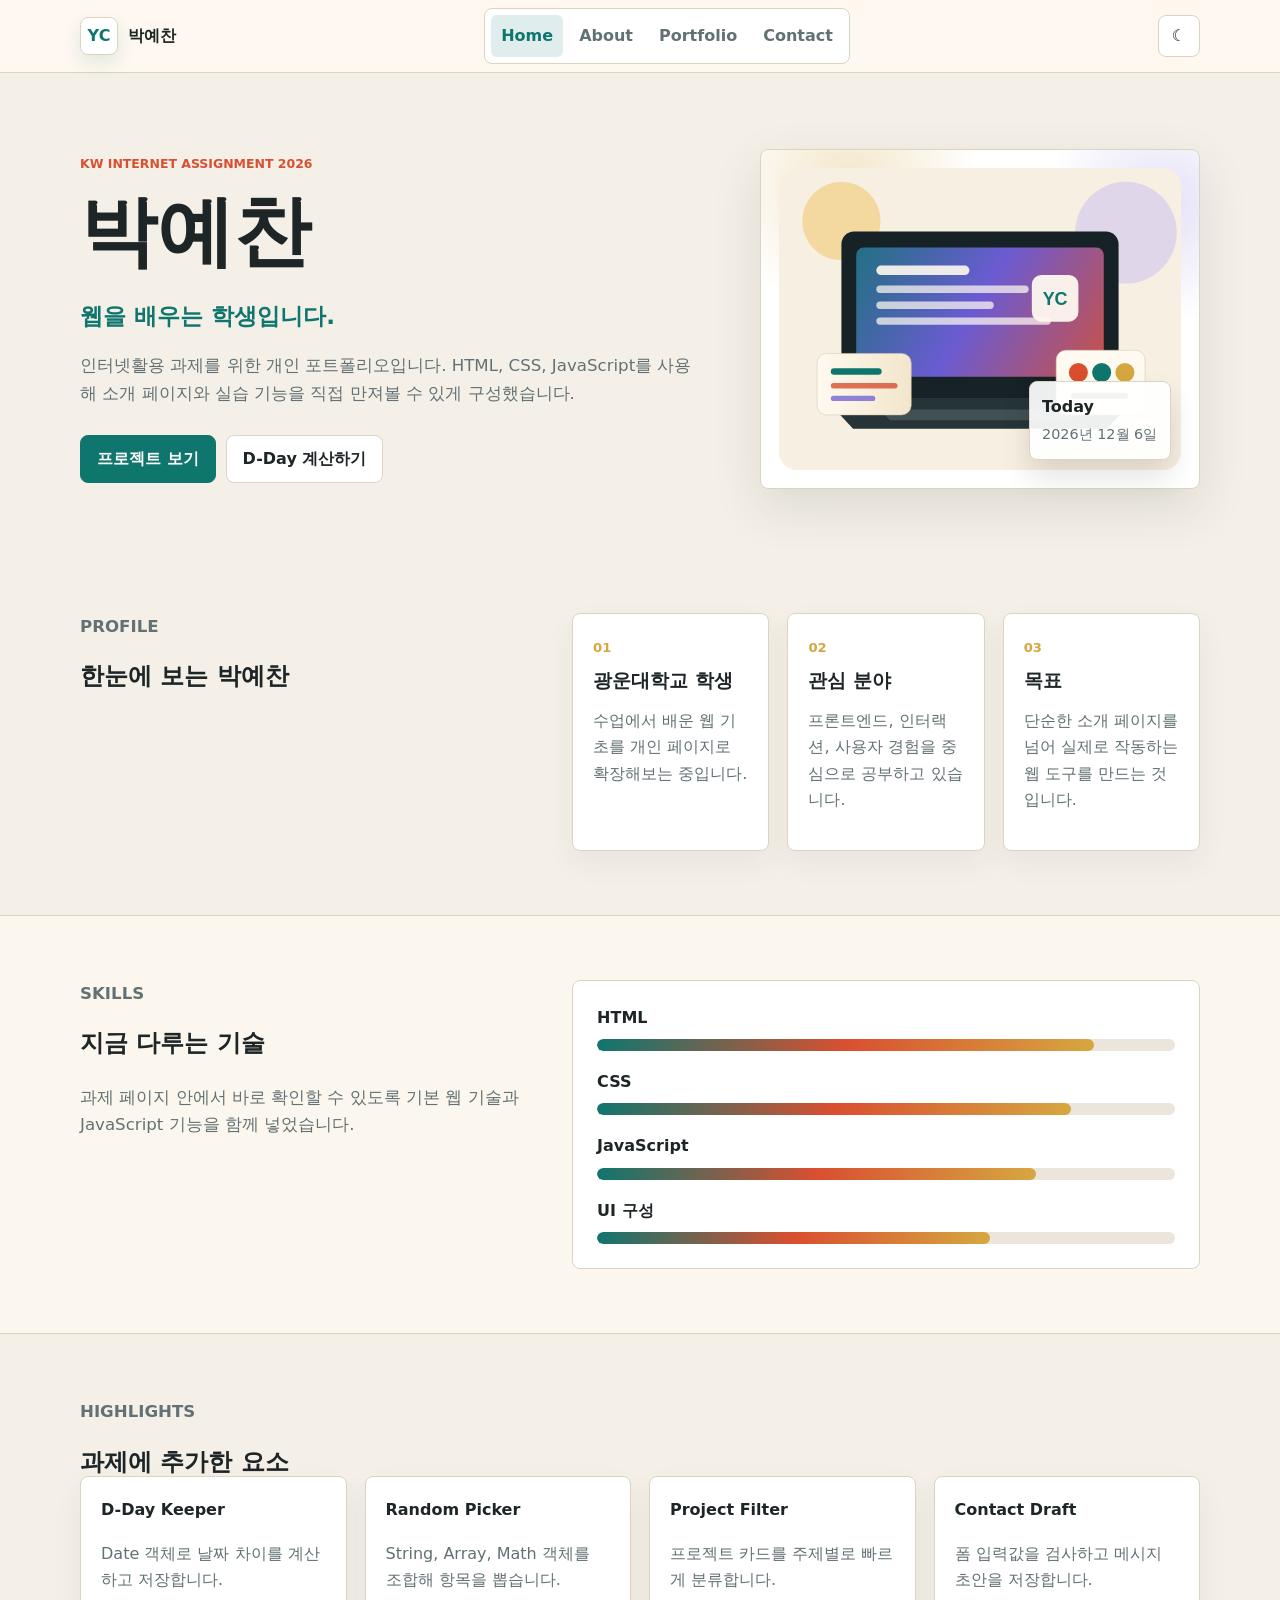
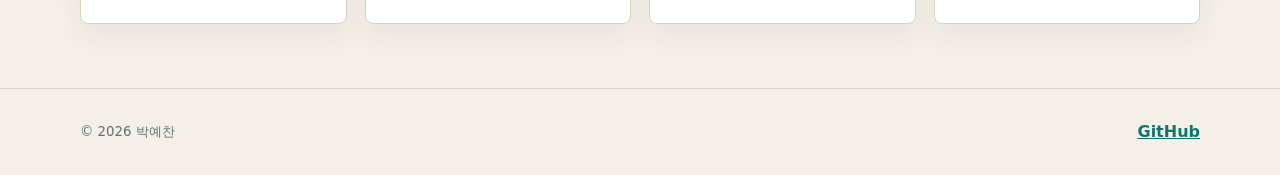
==== index.html @ 89fc2707 "Deploy portfolio site" ====
<!DOCTYPE html>
<html lang="ko">
<head>
  <meta charset="UTF-8">
  <meta name="viewport" content="width=device-width, initial-scale=1.0">
  <title>박예찬 | KW Internet Portfolio</title>
  <link rel="stylesheet" href="style.css">
</head>
<body data-page="home">
  <div class="scroll-progress" aria-hidden="true"><span></span></div>

  <header class="site-header">
    <div class="shell nav-shell">
      <a class="brand" href="index.html" aria-label="박예찬 홈">
        <span class="brand-mark">YC</span>
        <span>박예찬</span>
      </a>
      <nav class="site-nav" aria-label="주요 메뉴">
        <a href="index.html">Home</a>
        <a href="about.html">About</a>
        <a href="portfolio.html">Portfolio</a>
        <a href="contact.html">Contact</a>
      </nav>
      <button class="icon-button theme-toggle" type="button" data-theme-toggle aria-label="테마 변경" title="테마 변경">
        <span data-theme-icon>☾</span>
      </button>
    </div>
  </header>

  <main>
    <section class="hero-section">
      <div class="shell hero-grid">
        <div class="hero-copy reveal">
          <p class="eyebrow">KW Internet Assignment 2026</p>
          <h1>박예찬</h1>
          <p class="hero-line">
            <span data-typing data-phrases="웹을 배우는 학생입니다.|작은 기능도 끝까지 완성합니다.|사용하기 쉬운 페이지를 만듭니다.">웹을 배우는 학생입니다.</span>
          </p>
          <p class="hero-text">
            인터넷활용 과제를 위한 개인 포트폴리오입니다. HTML, CSS, JavaScript를 사용해
            소개 페이지와 실습 기능을 직접 만져볼 수 있게 구성했습니다.
          </p>
          <div class="hero-actions">
            <a class="button primary" href="portfolio.html">프로젝트 보기</a>
            <a class="button ghost" href="dday.html">D-Day 계산하기</a>
          </div>
        </div>

        <div class="hero-visual reveal" aria-label="박예찬 포트폴리오 대표 이미지">
          <img src="assets/profile-visual.svg" alt="노트북과 프로필 카드가 있는 포트폴리오 일러스트">
          <div class="mini-status">
            <strong>Today</strong>
            <span id="todayLabel">오늘 날짜</span>
          </div>
        </div>
      </div>
    </section>

    <section class="section-band">
      <div class="shell feature-layout">
        <div class="section-heading reveal">
          <p class="eyebrow">Profile</p>
          <h2>한눈에 보는 박예찬</h2>
        </div>
        <div class="stat-grid">
          <article class="stat-card reveal">
            <span class="stat-number">01</span>
            <h3>광운대학교 학생</h3>
            <p>수업에서 배운 웹 기초를 개인 페이지로 확장해보는 중입니다.</p>
          </article>
          <article class="stat-card reveal">
            <span class="stat-number">02</span>
            <h3>관심 분야</h3>
            <p>프론트엔드, 인터랙션, 사용자 경험을 중심으로 공부하고 있습니다.</p>
          </article>
          <article class="stat-card reveal">
            <span class="stat-number">03</span>
            <h3>목표</h3>
            <p>단순한 소개 페이지를 넘어 실제로 작동하는 웹 도구를 만드는 것입니다.</p>
          </article>
        </div>
      </div>
    </section>

    <section class="section-band alt">
      <div class="shell split-section">
        <div class="section-heading reveal">
          <p class="eyebrow">Skills</p>
          <h2>지금 다루는 기술</h2>
          <p>과제 페이지 안에서 바로 확인할 수 있도록 기본 웹 기술과 JavaScript 기능을 함께 넣었습니다.</p>
        </div>
        <div class="skill-panel reveal">
          <div class="skill-row" data-level="86">
            <span>HTML</span>
            <i></i>
          </div>
          <div class="skill-row" data-level="82">
            <span>CSS</span>
            <i></i>
          </div>
          <div class="skill-row" data-level="76">
            <span>JavaScript</span>
            <i></i>
          </div>
          <div class="skill-row" data-level="68">
            <span>UI 구성</span>
            <i></i>
          </div>
        </div>
      </div>
    </section>

    <section class="section-band">
      <div class="shell">
        <div class="section-heading reveal">
          <p class="eyebrow">Highlights</p>
          <h2>과제에 추가한 요소</h2>
        </div>
        <div class="feature-grid">
          <a class="feature-card reveal" href="dday.html">
            <strong>D-Day Keeper</strong>
            <span>Date 객체로 날짜 차이를 계산하고 저장합니다.</span>
          </a>
          <a class="feature-card reveal" href="random.html">
            <strong>Random Picker</strong>
            <span>String, Array, Math 객체를 조합해 항목을 뽑습니다.</span>
          </a>
          <a class="feature-card reveal" href="portfolio.html">
            <strong>Project Filter</strong>
            <span>프로젝트 카드를 주제별로 빠르게 분류합니다.</span>
          </a>
          <a class="feature-card reveal" href="contact.html">
            <strong>Contact Draft</strong>
            <span>폼 입력값을 검사하고 메시지 초안을 저장합니다.</span>
          </a>
        </div>
      </div>
    </section>
  </main>

  <footer class="site-footer">
    <div class="shell footer-inner">
      <small>&copy; <span id="year"></span> 박예찬</small>
      <a href="https://github.com/DevChanPark" target="_blank" rel="noreferrer">GitHub</a>
    </div>
  </footer>

  <button class="back-top" type="button" data-back-top aria-label="맨 위로 이동">↑</button>
  <script src="script.js"></script>
</body>
</html>
---- style.css ----
:root {
  color-scheme: light;
  --bg: #f4f0e8;
  --surface: #fffaf1;
  --surface-strong: #ffffff;
  --text: #1d2527;
  --muted: #637174;
  --line: #ddd3c2;
  --primary: #0f766e;
  --primary-strong: #0b5f59;
  --accent: #d94f30;
  --gold: #d6a740;
  --violet: #6b5bd2;
  --shadow: 0 18px 50px rgba(56, 47, 34, 0.12);
}

:root[data-theme="dark"] {
  color-scheme: dark;
  --bg: #101416;
  --surface: #171c1f;
  --surface-strong: #20272a;
  --text: #eef4ef;
  --muted: #a7b3b0;
  --line: #334042;
  --primary: #48b8a9;
  --primary-strong: #6ed6c6;
  --accent: #ff8a64;
  --gold: #f0c66a;
  --violet: #a59bff;
  --shadow: 0 20px 60px rgba(0, 0, 0, 0.34);
}

* {
  box-sizing: border-box;
}

html {
  scroll-behavior: smooth;
}

body {
  margin: 0;
  min-width: 320px;
  background: var(--bg);
  color: var(--text);
  font-family: system-ui, -apple-system, BlinkMacSystemFont, "Segoe UI", "Noto Sans KR", Arial, sans-serif;
  line-height: 1.65;
}

a {
  color: inherit;
}

img {
  display: block;
  max-width: 100%;
}

button,
input,
textarea {
  font: inherit;
}

button {
  cursor: pointer;
}

.shell {
  width: min(1120px, calc(100% - 40px));
  margin: 0 auto;
}

.narrow {
  max-width: 760px;
}

.scroll-progress {
  position: fixed;
  top: 0;
  left: 0;
  z-index: 50;
  width: 100%;
  height: 4px;
  background: transparent;
}

.scroll-progress span {
  display: block;
  width: 0%;
  height: 100%;
  background: linear-gradient(90deg, var(--primary), var(--accent), var(--gold));
}

.site-header {
  position: sticky;
  top: 0;
  z-index: 40;
  background: color-mix(in srgb, var(--surface) 86%, transparent);
  border-bottom: 1px solid var(--line);
  backdrop-filter: blur(16px);
}

.nav-shell {
  display: flex;
  align-items: center;
  justify-content: space-between;
  min-height: 72px;
  gap: 20px;
}

.brand {
  display: inline-flex;
  align-items: center;
  gap: 10px;
  color: var(--text);
  font-weight: 800;
  text-decoration: none;
}

.brand-mark {
  display: inline-grid;
  width: 38px;
  height: 38px;
  place-items: center;
  border: 1px solid var(--line);
  background: var(--surface-strong);
  color: var(--primary);
  border-radius: 8px;
  box-shadow: 0 8px 18px rgba(15, 118, 110, 0.12);
}

.site-nav {
  display: flex;
  align-items: center;
  justify-content: center;
  gap: 6px;
  padding: 6px;
  border: 1px solid var(--line);
  background: var(--surface-strong);
  border-radius: 8px;
}

.site-nav a {
  min-width: 72px;
  padding: 8px 10px;
  color: var(--muted);
  text-align: center;
  text-decoration: none;
  border-radius: 6px;
  font-weight: 700;
  transition: background 0.2s ease, color 0.2s ease;
}

.site-nav a:hover,
.site-nav a.is-active {
  background: color-mix(in srgb, var(--primary) 13%, transparent);
  color: var(--primary);
}

.icon-button {
  display: inline-grid;
  width: 42px;
  height: 42px;
  place-items: center;
  border: 1px solid var(--line);
  background: var(--surface-strong);
  color: var(--text);
  border-radius: 8px;
}

.hero-section {
  padding: 76px 0 60px;
  overflow: hidden;
}

.hero-grid {
  display: grid;
  grid-template-columns: minmax(0, 1fr) minmax(300px, 440px);
  align-items: center;
  gap: 54px;
}

.eyebrow {
  margin: 0 0 12px;
  color: var(--accent);
  font-size: 0.78rem;
  font-weight: 900;
  letter-spacing: 0;
  text-transform: uppercase;
}

h1,
h2,
h3,
p {
  overflow-wrap: anywhere;
}

h1,
h2,
h3 {
  margin: 0;
  line-height: 1.18;
}

.hero-copy h1,
.page-hero h1 {
  font-size: clamp(2.5rem, 6vw, 5.4rem);
}

.hero-line {
  min-height: 34px;
  margin: 20px 0 0;
  color: var(--primary);
  font-size: clamp(1.08rem, 2.4vw, 1.45rem);
  font-weight: 800;
}

.hero-text,
.page-hero p,
.section-heading p {
  max-width: 690px;
  color: var(--muted);
  font-size: 1.04rem;
}

.hero-actions,
.button-row {
  display: flex;
  flex-wrap: wrap;
  gap: 10px;
  margin-top: 28px;
}

.button {
  display: inline-flex;
  min-height: 44px;
  align-items: center;
  justify-content: center;
  gap: 8px;
  padding: 10px 16px;
  border: 1px solid var(--line);
  border-radius: 8px;
  text-decoration: none;
  font-weight: 800;
}

.button.primary {
  border-color: var(--primary);
  background: var(--primary);
  color: #ffffff;
}

.button.primary:hover {
  border-color: var(--primary-strong);
  background: var(--primary-strong);
}

.button.ghost {
  background: var(--surface-strong);
  color: var(--text);
}

.hero-visual {
  position: relative;
  padding: 18px;
  border: 1px solid var(--line);
  background: radial-gradient(circle at 20% 10%, color-mix(in srgb, var(--gold) 28%, transparent), transparent 28%),
    radial-gradient(circle at 92% 16%, color-mix(in srgb, var(--violet) 18%, transparent), transparent 24%),
    var(--surface-strong);
  border-radius: 8px;
  box-shadow: var(--shadow);
}

.hero-visual img {
  width: 100%;
  aspect-ratio: 4 / 3;
  object-fit: contain;
}

.mini-status {
  position: absolute;
  right: 28px;
  bottom: 28px;
  display: grid;
  min-width: 142px;
  gap: 2px;
  padding: 12px;
  border: 1px solid var(--line);
  background: color-mix(in srgb, var(--surface-strong) 92%, transparent);
  border-radius: 8px;
  box-shadow: 0 16px 30px rgba(0, 0, 0, 0.12);
}

.mini-status span {
  color: var(--muted);
  font-size: 0.9rem;
}

.section-band {
  padding: 64px 0;
}

.section-band.alt {
  background: color-mix(in srgb, var(--surface) 70%, var(--bg));
  border-block: 1px solid var(--line);
}

.feature-layout,
.split-section,
.about-grid,
.contact-grid,
.tool-grid {
  display: grid;
  gap: 28px;
}

.feature-layout,
.split-section,
.about-grid,
.contact-grid,
.tool-grid {
  grid-template-columns: minmax(0, 0.85fr) minmax(0, 1.15fr);
  align-items: start;
}

.section-heading {
  display: grid;
  gap: 10px;
}

.stat-grid,
.feature-grid,
.project-grid {
  display: grid;
  gap: 18px;
}

.stat-grid {
  grid-template-columns: repeat(3, minmax(0, 1fr));
}

.stat-card,
.feature-card,
.profile-card,
.tool-panel,
.contact-panel,
.project-card {
  border: 1px solid var(--line);
  background: var(--surface-strong);
  border-radius: 8px;
  box-shadow: 0 12px 30px rgba(55, 45, 29, 0.06);
}

.stat-card {
  padding: 20px;
}

.stat-number {
  color: var(--gold);
  font-size: 0.82rem;
  font-weight: 900;
}

.stat-card h3 {
  margin-top: 10px;
}

.stat-card p,
.feature-card span,
.profile-card p,
.project-card p,
.tool-panel p,
.contact-panel p {
  color: var(--muted);
}

.skill-panel {
  display: grid;
  gap: 18px;
  padding: 24px;
  border: 1px solid var(--line);
  background: var(--surface-strong);
  border-radius: 8px;
}

.skill-row {
  display: grid;
  gap: 8px;
}

.skill-row span {
  font-weight: 800;
}

.skill-row i {
  display: block;
  height: 12px;
  overflow: hidden;
  background: color-mix(in srgb, var(--line) 58%, transparent);
  border-radius: 6px;
}

.skill-row i::before {
  display: block;
  width: var(--level, 0%);
  height: 100%;
  background: linear-gradient(90deg, var(--primary), var(--accent), var(--gold));
  border-radius: inherit;
  content: "";
  transition: width 0.8s ease;
}

.feature-grid {
  grid-template-columns: repeat(4, minmax(0, 1fr));
}

.feature-card {
  display: grid;
  gap: 8px;
  min-height: 148px;
  padding: 20px;
  text-decoration: none;
  transition: transform 0.2s ease, border-color 0.2s ease;
}

.feature-card:hover,
.project-card:hover {
  border-color: color-mix(in srgb, var(--primary) 60%, var(--line));
  transform: translateY(-3px);
}

.page-hero {
  padding: 64px 0 36px;
}

.page-hero h1 {
  font-size: clamp(2rem, 5vw, 4.1rem);
}

.profile-card,
.tool-panel,
.contact-panel {
  padding: 24px;
}

.info-list {
  display: grid;
  gap: 14px;
  margin: 18px 0 0;
}

.info-list div {
  display: grid;
  grid-template-columns: 90px 1fr;
  gap: 16px;
  padding-bottom: 14px;
  border-bottom: 1px solid var(--line);
}

.info-list dt {
  color: var(--muted);
  font-weight: 800;
}

.info-list dd {
  margin: 0;
  font-weight: 700;
}

.timeline {
  display: grid;
  gap: 16px;
  padding: 0;
  margin: 24px 0 0;
  list-style: none;
}

.timeline li {
  display: grid;
  grid-template-columns: 46px 1fr;
  gap: 16px;
  align-items: start;
}

.timeline span {
  display: inline-grid;
  width: 46px;
  height: 46px;
  place-items: center;
  background: var(--primary);
  color: #ffffff;
  border-radius: 8px;
  font-weight: 900;
}

.timeline p {
  margin: 8px 0 0;
  color: var(--muted);
}

.filter-bar {
  display: flex;
  flex-wrap: wrap;
  gap: 8px;
  margin-bottom: 22px;
}

.filter-btn,
.quick-row button {
  min-height: 38px;
  padding: 8px 12px;
  border: 1px solid var(--line);
  background: var(--surface-strong);
  color: var(--text);
  border-radius: 8px;
  font-weight: 800;
}

.filter-btn.is-active,
.filter-btn:hover,
.quick-row button:hover {
  border-color: var(--primary);
  background: color-mix(in srgb, var(--primary) 13%, transparent);
  color: var(--primary);
}

.project-grid {
  grid-template-columns: repeat(2, minmax(0, 1fr));
}

.project-card {
  overflow: hidden;
  transition: transform 0.2s ease, border-color 0.2s ease;
}

.project-card[hidden] {
  display: none;
}

.project-card img {
  width: 100%;
  height: 190px;
  object-fit: cover;
  border-bottom: 1px solid var(--line);
  background: var(--surface);
}

.project-body {
  display: grid;
  gap: 10px;
  padding: 20px;
}

.project-body p {
  margin: 0;
}

.project-body a {
  color: var(--primary);
  font-weight: 900;
}

.tag-line {
  color: var(--accent);
  font-size: 0.82rem;
  font-weight: 900;
}

.empty-state {
  padding: 18px;
  border: 1px dashed var(--line);
  color: var(--muted);
  text-align: center;
  border-radius: 8px;
}

label {
  display: block;
  margin: 14px 0 6px;
  font-weight: 800;
}

input,
textarea {
  width: 100%;
  min-height: 44px;
  padding: 10px 12px;
  border: 1px solid var(--line);
  background: color-mix(in srgb, var(--surface-strong) 94%, var(--bg));
  color: var(--text);
  border-radius: 8px;
  outline: none;
}

textarea {
  resize: vertical;
}

input:focus,
textarea:focus {
  border-color: var(--primary);
  box-shadow: 0 0 0 4px color-mix(in srgb, var(--primary) 18%, transparent);
}

.tool-grid {
  grid-template-columns: minmax(0, 0.9fr) minmax(0, 1.1fr);
}

.quick-row,
.form-meta,
.panel-title {
  display: flex;
  align-items: center;
  justify-content: space-between;
  gap: 10px;
}

.quick-row {
  justify-content: flex-start;
  flex-wrap: wrap;
  margin: 12px 0 20px;
}

.tool-result,
.form-result {
  min-height: 28px;
  margin: 16px 0 0;
  color: var(--primary);
  font-weight: 800;
}

.event-list,
.history-list,
.contact-list {
  display: grid;
  gap: 12px;
  padding: 0;
  margin: 18px 0 0;
  list-style: none;
}

.event-list li,
.history-list li {
  display: grid;
  grid-template-columns: 1fr auto;
  gap: 12px;
  align-items: center;
  padding: 14px;
  border: 1px solid var(--line);
  background: var(--surface);
  border-radius: 8px;
}

.event-list strong,
.history-list strong {
  display: block;
}

.event-list small,
.history-list small {
  color: var(--muted);
}

.text-button {
  padding: 0;
  border: 0;
  background: transparent;
  color: var(--primary);
  font-weight: 900;
  text-align: left;
}

.picker-display {
  display: grid;
  gap: 8px;
  margin-bottom: 24px;
  padding: 28px;
  border: 1px solid var(--line);
  background: color-mix(in srgb, var(--primary) 10%, var(--surface-strong));
  border-radius: 8px;
  text-align: center;
}

.picker-display span {
  color: var(--muted);
  font-size: 0.82rem;
  font-weight: 900;
  text-transform: uppercase;
}

.picker-display strong {
  font-size: clamp(1.6rem, 5vw, 2.7rem);
  color: var(--primary);
}

.picker-display.is-rolling strong {
  animation: pop 0.36s ease;
}

.contact-grid {
  grid-template-columns: minmax(260px, 0.8fr) minmax(0, 1.2fr);
}

.contact-list li {
  display: grid;
  gap: 4px;
  padding-bottom: 12px;
  border-bottom: 1px solid var(--line);
}

.contact-list span,
.helper-text,
.form-meta {
  color: var(--muted);
}

.form-meta {
  margin: 8px 0 18px;
  font-size: 0.92rem;
}

.back-top {
  position: fixed;
  right: 18px;
  bottom: 18px;
  display: none;
  width: 42px;
  height: 42px;
  border: 1px solid var(--line);
  background: var(--surface-strong);
  color: var(--primary);
  border-radius: 8px;
  box-shadow: var(--shadow);
  font-weight: 900;
}

.back-top.is-visible {
  display: inline-grid;
  place-items: center;
}

.site-footer {
  padding: 30px 0;
  border-top: 1px solid var(--line);
  color: var(--muted);
}

.footer-inner {
  display: flex;
  align-items: center;
  justify-content: space-between;
  gap: 14px;
}

.footer-inner a {
  color: var(--primary);
  font-weight: 800;
}

.reveal {
  opacity: 0;
  transform: translateY(18px);
  transition: opacity 0.55s ease, transform 0.55s ease;
}

.reveal.is-visible {
  opacity: 1;
  transform: translateY(0);
}

@keyframes pop {
  0% {
    transform: scale(0.96);
  }
  100% {
    transform: scale(1);
  }
}

@media (max-width: 900px) {
  .hero-grid,
  .feature-layout,
  .split-section,
  .about-grid,
  .contact-grid,
  .tool-grid {
    grid-template-columns: 1fr;
  }

  .stat-grid,
  .feature-grid,
  .project-grid {
    grid-template-columns: repeat(2, minmax(0, 1fr));
  }
}

@media (max-width: 680px) {
  .shell {
    width: min(100% - 28px, 1120px);
  }

  .nav-shell {
    align-items: stretch;
    flex-wrap: wrap;
    padding: 12px 0;
  }

  .site-nav {
    order: 3;
    width: 100%;
    overflow-x: auto;
    justify-content: flex-start;
  }

  .site-nav a {
    min-width: 88px;
  }

  .hero-section {
    padding-top: 48px;
  }

  .stat-grid,
  .feature-grid,
  .project-grid {
    grid-template-columns: 1fr;
  }

  .info-list div,
  .timeline li,
  .event-list li,
  .history-list li {
    grid-template-columns: 1fr;
  }

  .footer-inner {
    align-items: flex-start;
    flex-direction: column;
  }
}
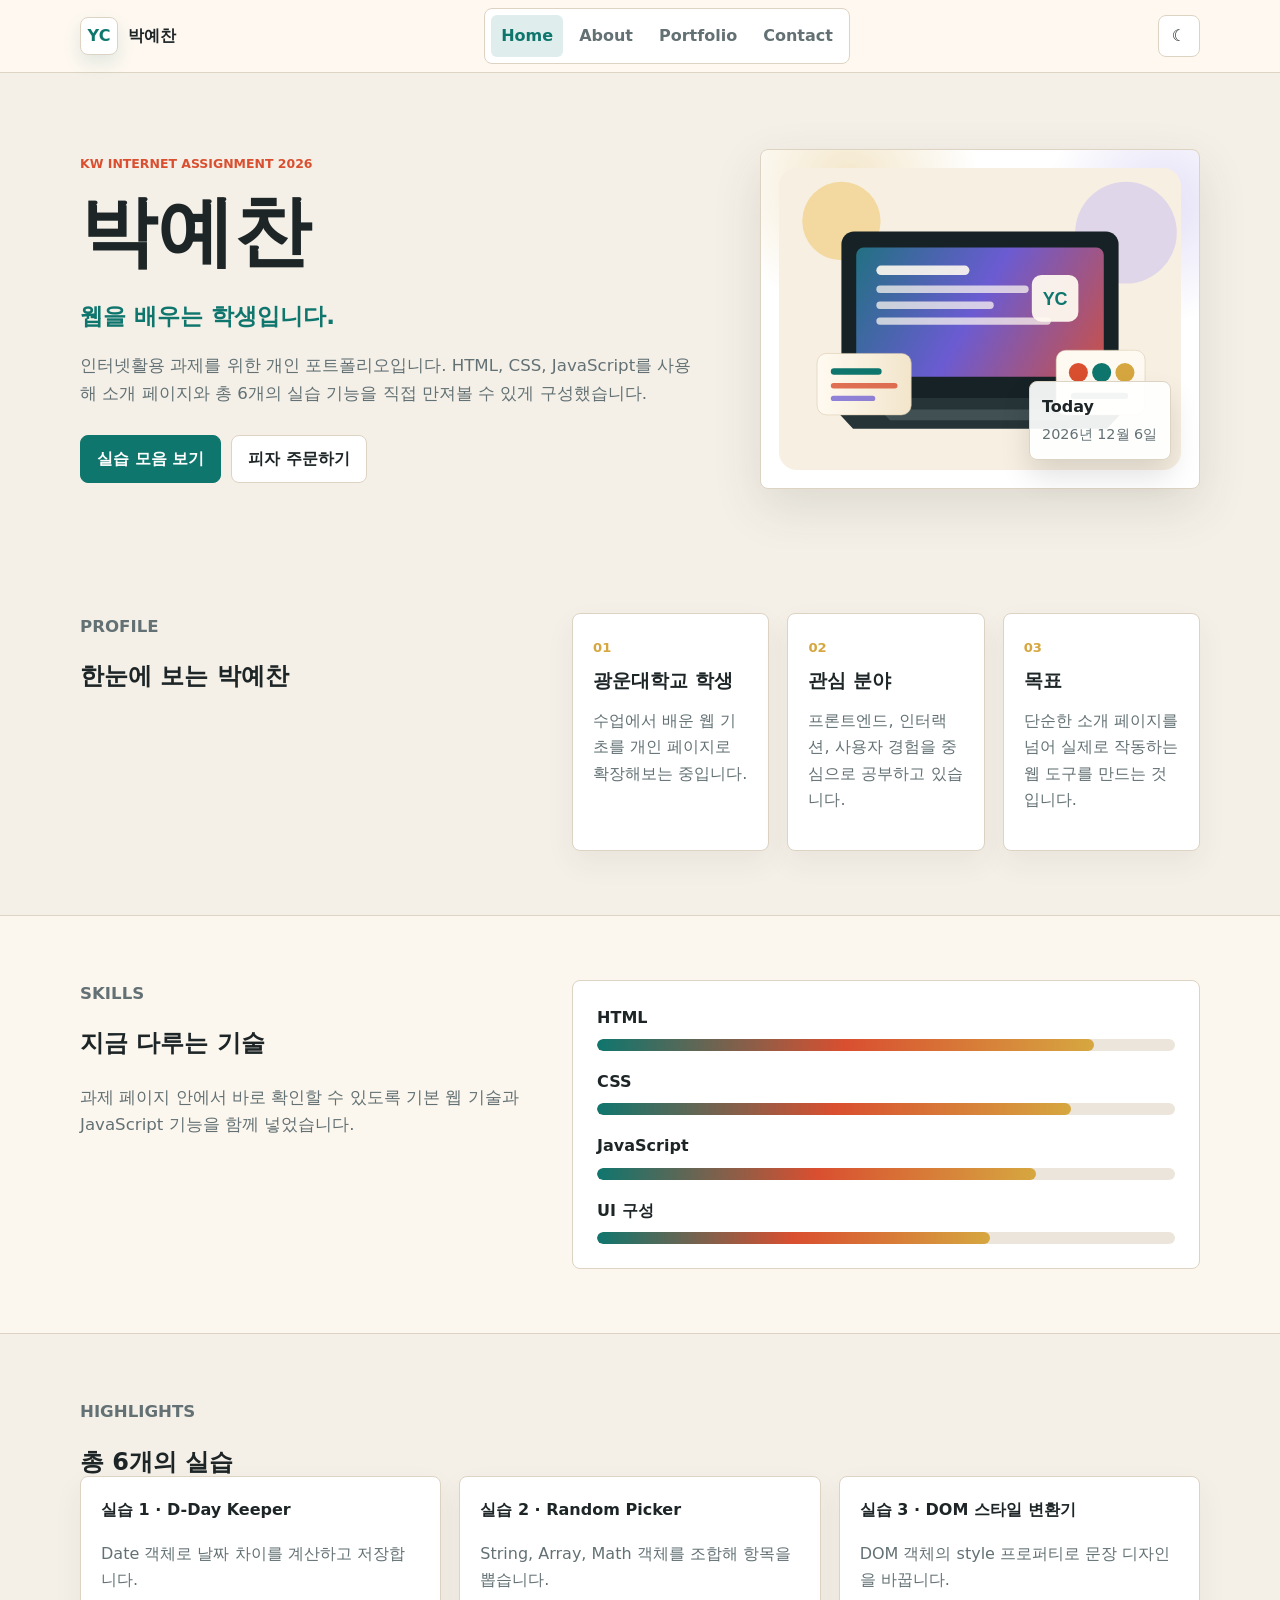
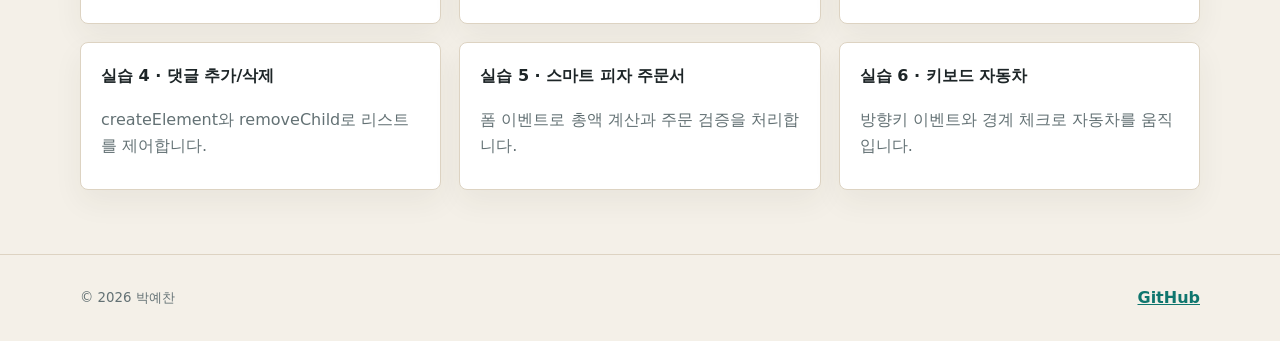
==== commit cb904368: "Add week 13 and 15 practice pages" ====
--- a/index.html
+++ b/index.html
@@ -38,11 +38,11 @@
           </p>
           <p class="hero-text">
             인터넷활용 과제를 위한 개인 포트폴리오입니다. HTML, CSS, JavaScript를 사용해
-            소개 페이지와 실습 기능을 직접 만져볼 수 있게 구성했습니다.
+            소개 페이지와 총 6개의 실습 기능을 직접 만져볼 수 있게 구성했습니다.
           </p>
           <div class="hero-actions">
-            <a class="button primary" href="portfolio.html">프로젝트 보기</a>
-            <a class="button ghost" href="dday.html">D-Day 계산하기</a>
+            <a class="button primary" href="portfolio.html">실습 모음 보기</a>
+            <a class="button ghost" href="event_order.html">피자 주문하기</a>
           </div>
         </div>
 
@@ -114,24 +114,32 @@
       <div class="shell">
         <div class="section-heading reveal">
           <p class="eyebrow">Highlights</p>
-          <h2>과제에 추가한 요소</h2>
+          <h2>총 6개의 실습</h2>
         </div>
         <div class="feature-grid">
           <a class="feature-card reveal" href="dday.html">
-            <strong>D-Day Keeper</strong>
+            <strong>실습 1 · D-Day Keeper</strong>
             <span>Date 객체로 날짜 차이를 계산하고 저장합니다.</span>
           </a>
           <a class="feature-card reveal" href="random.html">
-            <strong>Random Picker</strong>
+            <strong>실습 2 · Random Picker</strong>
             <span>String, Array, Math 객체를 조합해 항목을 뽑습니다.</span>
           </a>
-          <a class="feature-card reveal" href="portfolio.html">
-            <strong>Project Filter</strong>
-            <span>프로젝트 카드를 주제별로 빠르게 분류합니다.</span>
+          <a class="feature-card reveal" href="dom_style.html">
+            <strong>실습 3 · DOM 스타일 변환기</strong>
+            <span>DOM 객체의 style 프로퍼티로 문장 디자인을 바꿉니다.</span>
           </a>
-          <a class="feature-card reveal" href="contact.html">
-            <strong>Contact Draft</strong>
-            <span>폼 입력값을 검사하고 메시지 초안을 저장합니다.</span>
+          <a class="feature-card reveal" href="dom_list.html">
+            <strong>실습 4 · 댓글 추가/삭제</strong>
+            <span>createElement와 removeChild로 리스트를 제어합니다.</span>
+          </a>
+          <a class="feature-card reveal" href="event_order.html">
+            <strong>실습 5 · 스마트 피자 주문서</strong>
+            <span>폼 이벤트로 총액 계산과 주문 검증을 처리합니다.</span>
+          </a>
+          <a class="feature-card reveal" href="event_car.html">
+            <strong>실습 6 · 키보드 자동차</strong>
+            <span>방향키 이벤트와 경계 체크로 자동차를 움직입니다.</span>
           </a>
         </div>
       </div>
--- a/style.css
+++ b/style.css
@@ -413,7 +413,7 @@
 }
 
 .feature-grid {
-  grid-template-columns: repeat(4, minmax(0, 1fr));
+  grid-template-columns: repeat(3, minmax(0, 1fr));
 }
 
 .feature-card {
@@ -721,6 +721,192 @@
   font-size: 0.92rem;
 }
 
+.control-grid {
+  display: grid;
+  grid-template-columns: repeat(2, minmax(0, 1fr));
+  gap: 10px;
+  margin-top: 18px;
+}
+
+.style-target {
+  min-height: 86px;
+  padding: 20px;
+  border: 2px solid var(--line);
+  background: var(--surface);
+  border-radius: 8px;
+  color: var(--text);
+  font-size: 20px;
+  font-weight: 900;
+  text-align: center;
+  transition: all 0.3s ease;
+}
+
+.style-state {
+  padding: 12px;
+  border: 1px dashed var(--line);
+  background: color-mix(in srgb, var(--gold) 12%, var(--surface-strong));
+  border-radius: 8px;
+  font-weight: 800;
+}
+
+.comment-list li {
+  cursor: pointer;
+  transition: border-color 0.2s ease, transform 0.2s ease;
+}
+
+.comment-list li:hover {
+  border-color: var(--accent);
+  transform: translateY(-2px);
+}
+
+.menu-box {
+  display: grid;
+  gap: 12px;
+  margin-top: 14px;
+}
+
+.menu-item {
+  display: grid;
+  grid-template-columns: auto 1fr 82px;
+  gap: 12px;
+  align-items: center;
+  margin: 0;
+  padding: 14px;
+  border: 1px solid var(--line);
+  background: var(--surface);
+  border-radius: 8px;
+}
+
+.menu-item input[type="checkbox"] {
+  width: 20px;
+  min-height: 20px;
+}
+
+.menu-item small {
+  display: block;
+  color: var(--muted);
+  font-weight: 700;
+}
+
+.menu-qty {
+  width: 82px;
+  min-width: 0;
+  text-align: center;
+}
+
+.order-total {
+  color: var(--primary);
+  font-size: 1.3rem;
+  font-weight: 900;
+}
+
+.receipt-list li {
+  grid-template-columns: 1fr;
+}
+
+.car-layout {
+  display: grid;
+  grid-template-columns: minmax(0, 1.35fr) minmax(260px, 0.65fr);
+  gap: 28px;
+  align-items: start;
+}
+
+.car-stage {
+  position: relative;
+  min-height: 460px;
+  overflow: hidden;
+  border: 5px solid #d72f2f;
+  background:
+    linear-gradient(90deg, color-mix(in srgb, var(--line) 45%, transparent) 1px, transparent 1px),
+    linear-gradient(color-mix(in srgb, var(--line) 45%, transparent) 1px, transparent 1px),
+    var(--surface-strong);
+  background-size: 44px 44px;
+  border-radius: 8px;
+  box-shadow: var(--shadow);
+  outline: none;
+}
+
+#car {
+  position: absolute;
+  left: 100px;
+  top: 100px;
+  display: grid;
+  width: 92px;
+  height: 46px;
+  place-items: center;
+  background: var(--violet);
+  color: #ffffff;
+  border: 3px solid color-mix(in srgb, var(--violet) 70%, #000000);
+  border-radius: 8px 18px 8px 8px;
+  box-shadow: 0 12px 22px rgba(0, 0, 0, 0.18);
+  font-size: 0.86rem;
+  font-weight: 900;
+}
+
+#car::before,
+#car::after {
+  position: absolute;
+  bottom: -10px;
+  width: 18px;
+  height: 18px;
+  border: 3px solid var(--surface-strong);
+  background: #1d2527;
+  border-radius: 50%;
+  content: "";
+}
+
+#car::before {
+  left: 12px;
+}
+
+#car::after {
+  right: 12px;
+}
+
+.direction-pad {
+  display: grid;
+  grid-template-columns: repeat(3, 54px);
+  grid-template-areas:
+    ". up ."
+    "left down right";
+  gap: 8px;
+  margin: 20px 0 4px;
+}
+
+.direction-pad button {
+  display: inline-grid;
+  width: 54px;
+  height: 54px;
+  place-items: center;
+  border: 1px solid var(--line);
+  background: var(--surface);
+  color: var(--primary);
+  border-radius: 8px;
+  font-size: 1.2rem;
+  font-weight: 900;
+}
+
+.direction-pad button:hover {
+  border-color: var(--primary);
+  background: color-mix(in srgb, var(--primary) 13%, transparent);
+}
+
+.direction-pad [data-car-move="up"] {
+  grid-area: up;
+}
+
+.direction-pad [data-car-move="left"] {
+  grid-area: left;
+}
+
+.direction-pad [data-car-move="down"] {
+  grid-area: down;
+}
+
+.direction-pad [data-car-move="right"] {
+  grid-area: right;
+}
+
 .back-top {
   position: fixed;
   right: 18px;
@@ -785,7 +971,8 @@
   .split-section,
   .about-grid,
   .contact-grid,
-  .tool-grid {
+  .tool-grid,
+  .car-layout {
     grid-template-columns: 1fr;
   }
 
@@ -831,8 +1018,17 @@
   .info-list div,
   .timeline li,
   .event-list li,
-  .history-list li {
+  .history-list li,
+  .menu-item {
     grid-template-columns: 1fr;
+  }
+
+  .control-grid {
+    grid-template-columns: 1fr;
+  }
+
+  .car-stage {
+    min-height: 340px;
   }
 
   .footer-inner {
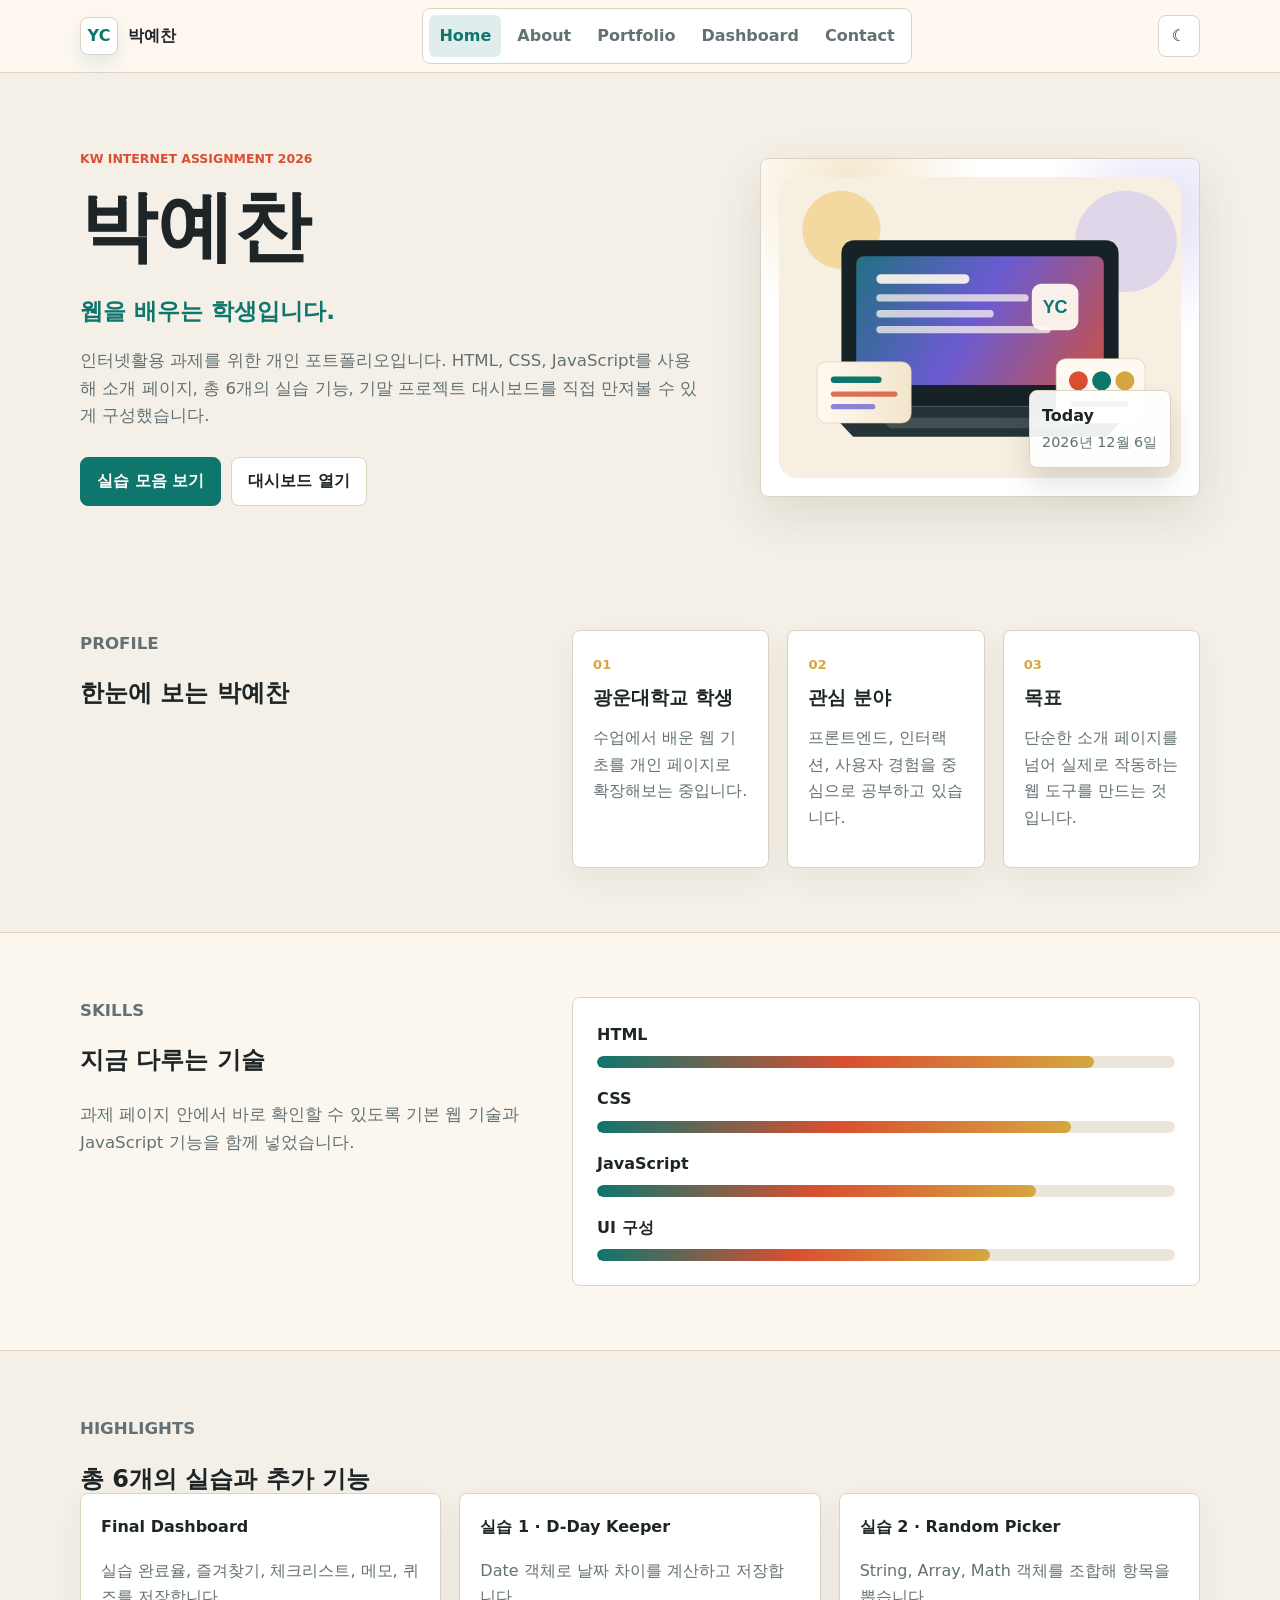
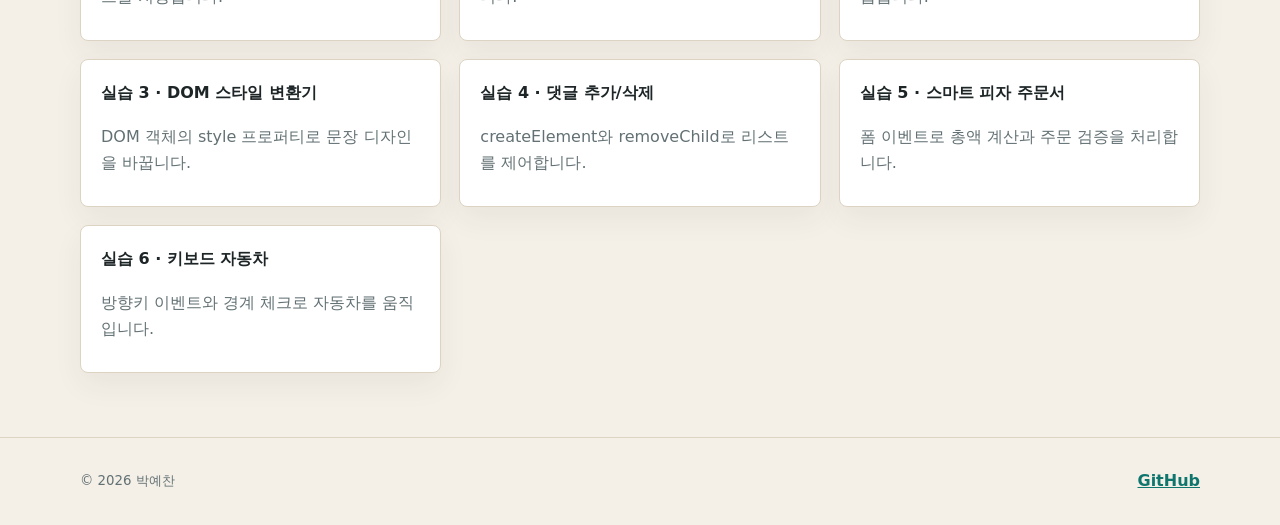
==== commit 398915d0: "Add final project dashboard" ====
--- a/index.html
+++ b/index.html
@@ -19,6 +19,7 @@
         <a href="index.html">Home</a>
         <a href="about.html">About</a>
         <a href="portfolio.html">Portfolio</a>
+        <a href="dashboard.html">Dashboard</a>
         <a href="contact.html">Contact</a>
       </nav>
       <button class="icon-button theme-toggle" type="button" data-theme-toggle aria-label="테마 변경" title="테마 변경">
@@ -38,11 +39,11 @@
           </p>
           <p class="hero-text">
             인터넷활용 과제를 위한 개인 포트폴리오입니다. HTML, CSS, JavaScript를 사용해
-            소개 페이지와 총 6개의 실습 기능을 직접 만져볼 수 있게 구성했습니다.
+            소개 페이지, 총 6개의 실습 기능, 기말 프로젝트 대시보드를 직접 만져볼 수 있게 구성했습니다.
           </p>
           <div class="hero-actions">
             <a class="button primary" href="portfolio.html">실습 모음 보기</a>
-            <a class="button ghost" href="event_order.html">피자 주문하기</a>
+            <a class="button ghost" href="dashboard.html">대시보드 열기</a>
           </div>
         </div>
 
@@ -114,9 +115,13 @@
       <div class="shell">
         <div class="section-heading reveal">
           <p class="eyebrow">Highlights</p>
-          <h2>총 6개의 실습</h2>
+          <h2>총 6개의 실습과 추가 기능</h2>
         </div>
         <div class="feature-grid">
+          <a class="feature-card reveal" href="dashboard.html">
+            <strong>Final Dashboard</strong>
+            <span>실습 완료율, 즐겨찾기, 체크리스트, 메모, 퀴즈를 저장합니다.</span>
+          </a>
           <a class="feature-card reveal" href="dday.html">
             <strong>실습 1 · D-Day Keeper</strong>
             <span>Date 객체로 날짜 차이를 계산하고 저장합니다.</span>
--- a/style.css
+++ b/style.css
@@ -346,6 +346,7 @@
 .profile-card,
 .tool-panel,
 .contact-panel,
+.dashboard-card,
 .project-card {
   border: 1px solid var(--line);
   background: var(--surface-strong);
@@ -372,7 +373,8 @@
 .profile-card p,
 .project-card p,
 .tool-panel p,
-.contact-panel p {
+.contact-panel p,
+.dashboard-card p {
   color: var(--muted);
 }
 
@@ -719,6 +721,182 @@
 .form-meta {
   margin: 8px 0 18px;
   font-size: 0.92rem;
+}
+
+.dashboard-grid {
+  display: grid;
+  grid-template-columns: minmax(280px, 0.82fr) minmax(0, 1.18fr);
+  gap: 18px;
+  align-items: start;
+}
+
+.dashboard-card {
+  padding: 24px;
+}
+
+.dashboard-notes {
+  grid-column: 1 / -1;
+}
+
+.dashboard-summary {
+  display: grid;
+  gap: 22px;
+}
+
+.progress-dial {
+  display: grid;
+  width: min(230px, 100%);
+  aspect-ratio: 1;
+  place-items: center;
+  justify-self: center;
+  background:
+    radial-gradient(circle, var(--surface-strong) 57%, transparent 58%),
+    conic-gradient(var(--primary) var(--progress), color-mix(in srgb, var(--line) 70%, transparent) 0);
+  border: 1px solid var(--line);
+  border-radius: 50%;
+}
+
+.progress-dial strong {
+  display: block;
+  color: var(--primary);
+  font-size: clamp(2rem, 5vw, 3.2rem);
+  line-height: 1;
+}
+
+.progress-dial span {
+  color: var(--muted);
+  font-weight: 900;
+}
+
+.metric-grid {
+  display: grid;
+  grid-template-columns: repeat(3, minmax(0, 1fr));
+  gap: 10px;
+}
+
+.metric-grid div {
+  display: grid;
+  gap: 4px;
+  min-height: 84px;
+  place-items: center;
+  padding: 12px;
+  border: 1px solid var(--line);
+  background: var(--surface);
+  border-radius: 8px;
+  text-align: center;
+}
+
+.metric-grid strong {
+  color: var(--primary);
+  font-size: 1.45rem;
+}
+
+.metric-grid span {
+  color: var(--muted);
+  font-size: 0.82rem;
+  font-weight: 800;
+}
+
+.practice-track,
+.quick-link-list,
+.checklist,
+.quiz-form {
+  display: grid;
+  gap: 12px;
+  margin-top: 18px;
+}
+
+.practice-row {
+  display: grid;
+  grid-template-columns: 1fr auto;
+  gap: 14px;
+  align-items: center;
+  padding: 14px;
+  border: 1px solid var(--line);
+  background: var(--surface);
+  border-radius: 8px;
+}
+
+.practice-row.is-done {
+  border-color: color-mix(in srgb, var(--primary) 65%, var(--line));
+  background: color-mix(in srgb, var(--primary) 9%, var(--surface));
+}
+
+.practice-row label {
+  display: grid;
+  grid-template-columns: auto 1fr;
+  gap: 12px;
+  align-items: center;
+  margin: 0;
+}
+
+.practice-row input[type="checkbox"],
+.checklist input[type="checkbox"],
+.quiz-form input[type="radio"] {
+  width: 20px;
+  min-height: 20px;
+}
+
+.practice-row strong,
+.quick-link-list strong {
+  display: block;
+}
+
+.practice-row small,
+.quick-link-list span {
+  display: block;
+  color: var(--muted);
+  font-size: 0.9rem;
+}
+
+.practice-actions {
+  display: flex;
+  flex-wrap: wrap;
+  gap: 10px;
+  justify-content: flex-end;
+}
+
+.practice-actions a,
+.quick-link-list a {
+  color: var(--primary);
+  font-weight: 900;
+}
+
+.quick-link-list a {
+  display: block;
+  padding: 13px 14px;
+  border: 1px solid var(--line);
+  background: var(--surface);
+  border-radius: 8px;
+  text-decoration: none;
+}
+
+.quick-link-list a:hover {
+  border-color: var(--primary);
+}
+
+.checklist label,
+.quiz-form label {
+  display: grid;
+  grid-template-columns: auto 1fr;
+  gap: 10px;
+  align-items: center;
+  margin: 0;
+  padding: 12px 0;
+  border-bottom: 1px solid var(--line);
+}
+
+.quiz-form fieldset {
+  min-width: 0;
+  padding: 14px;
+  border: 1px solid var(--line);
+  background: var(--surface);
+  border-radius: 8px;
+}
+
+.quiz-form legend {
+  padding: 0 6px;
+  font-weight: 900;
 }
 
 .control-grid {
@@ -971,6 +1149,7 @@
   .split-section,
   .about-grid,
   .contact-grid,
+  .dashboard-grid,
   .tool-grid,
   .car-layout {
     grid-template-columns: 1fr;
@@ -1019,8 +1198,17 @@
   .timeline li,
   .event-list li,
   .history-list li,
-  .menu-item {
+  .menu-item,
+  .practice-row {
     grid-template-columns: 1fr;
+  }
+
+  .metric-grid {
+    grid-template-columns: 1fr;
+  }
+
+  .practice-actions {
+    justify-content: flex-start;
   }
 
   .control-grid {
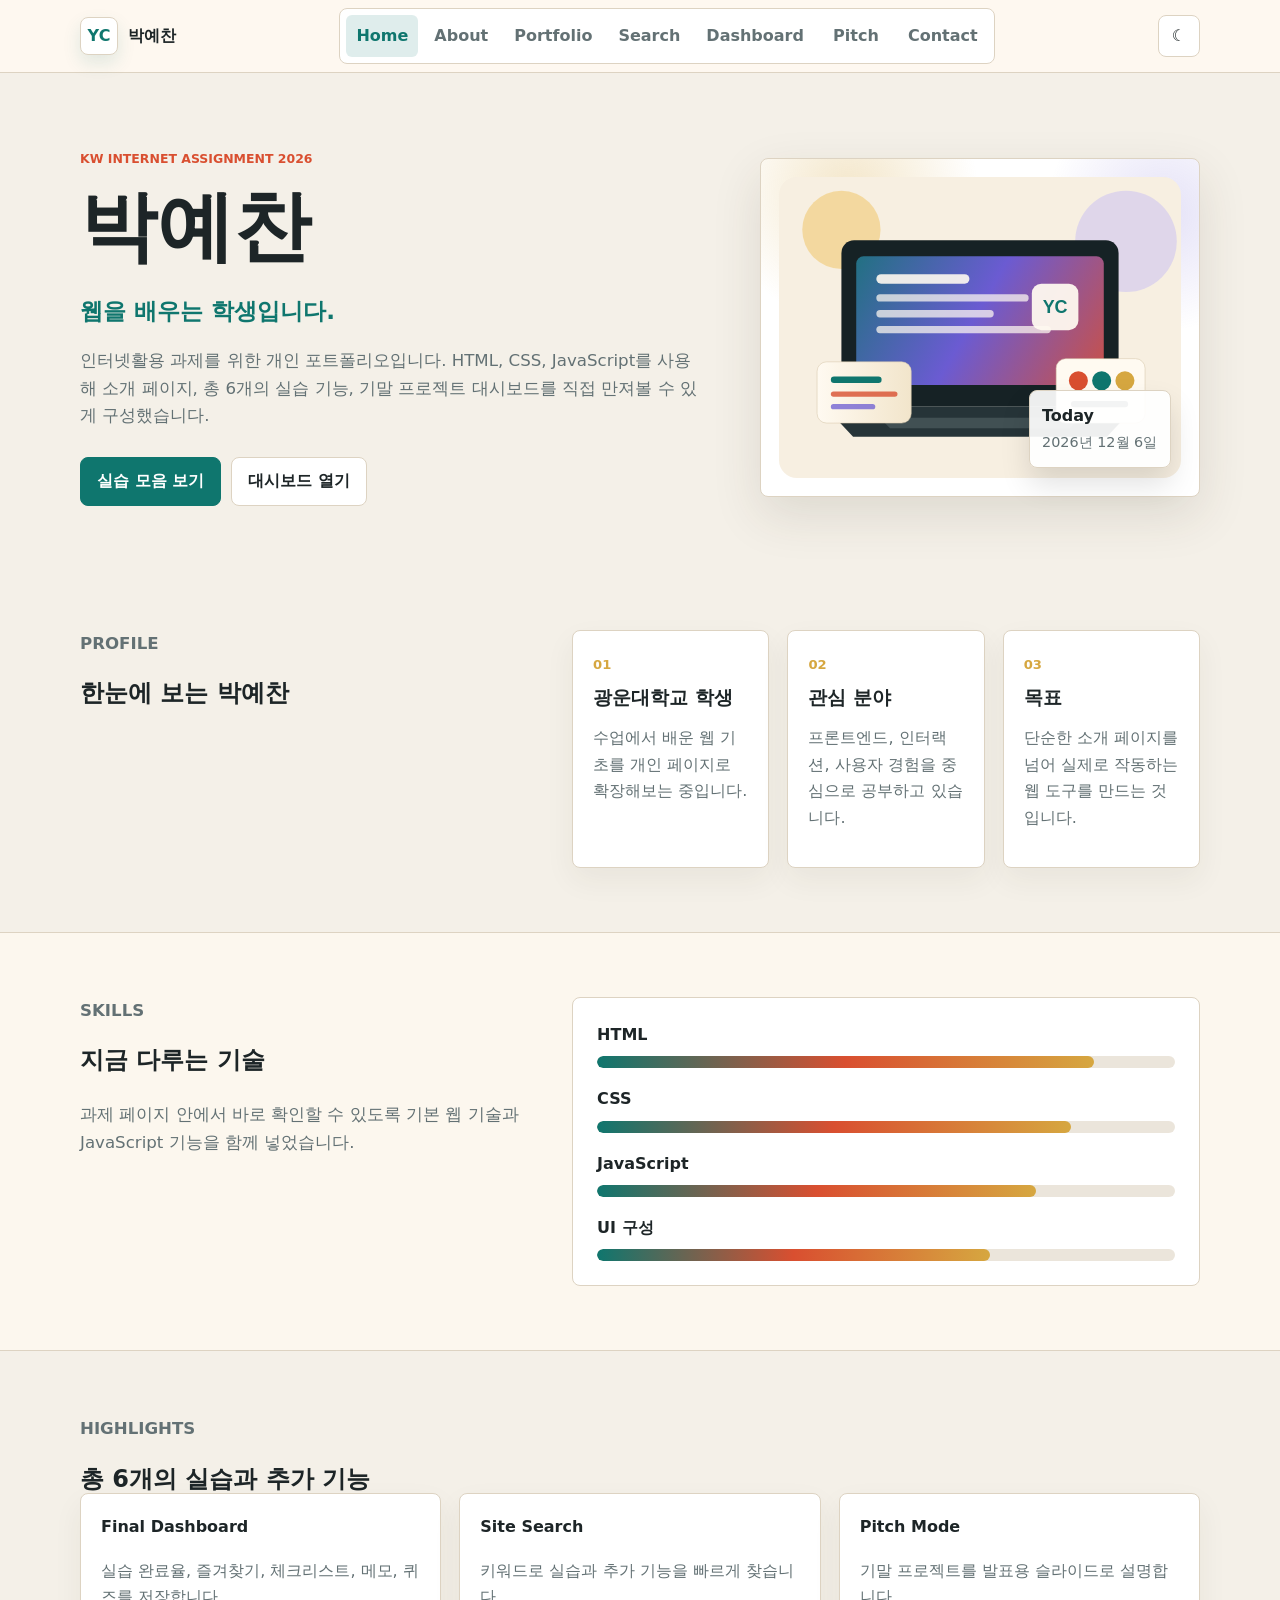
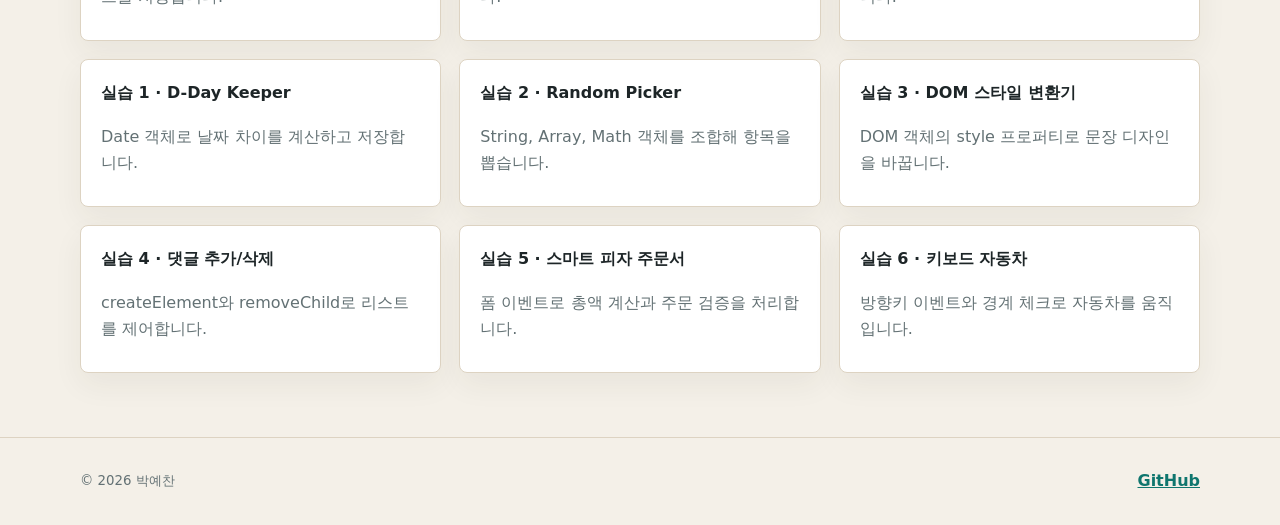
==== commit d2ff2bc2: "Add search pitch mode and 404 page" ====
--- a/index.html
+++ b/index.html
@@ -3,6 +3,12 @@
 <head>
   <meta charset="UTF-8">
   <meta name="viewport" content="width=device-width, initial-scale=1.0">
+  <meta name="description" content="박예찬의 KW Internet 기말 프로젝트 포트폴리오입니다. 6개 실습, 대시보드, 검색, 발표 모드가 포함되어 있습니다.">
+  <meta property="og:title" content="박예찬 KW Internet Final Project">
+  <meta property="og:description" content="실습 진행률, 사이트 검색, 발표 모드, 저장 기능을 갖춘 박예찬의 웹 포트폴리오입니다.">
+  <meta property="og:type" content="website">
+  <meta property="og:url" content="https://devchanpark.github.io/KW-InterneT/">
+  <meta property="og:image" content="https://devchanpark.github.io/KW-InterneT/assets/profile-visual.svg">
   <title>박예찬 | KW Internet Portfolio</title>
   <link rel="stylesheet" href="style.css">
 </head>
@@ -19,7 +25,9 @@
         <a href="index.html">Home</a>
         <a href="about.html">About</a>
         <a href="portfolio.html">Portfolio</a>
+        <a href="search.html">Search</a>
         <a href="dashboard.html">Dashboard</a>
+        <a href="presentation.html">Pitch</a>
         <a href="contact.html">Contact</a>
       </nav>
       <button class="icon-button theme-toggle" type="button" data-theme-toggle aria-label="테마 변경" title="테마 변경">
@@ -122,6 +130,14 @@
             <strong>Final Dashboard</strong>
             <span>실습 완료율, 즐겨찾기, 체크리스트, 메모, 퀴즈를 저장합니다.</span>
           </a>
+          <a class="feature-card reveal" href="search.html">
+            <strong>Site Search</strong>
+            <span>키워드로 실습과 추가 기능을 빠르게 찾습니다.</span>
+          </a>
+          <a class="feature-card reveal" href="presentation.html">
+            <strong>Pitch Mode</strong>
+            <span>기말 프로젝트를 발표용 슬라이드로 설명합니다.</span>
+          </a>
           <a class="feature-card reveal" href="dday.html">
             <strong>실습 1 · D-Day Keeper</strong>
             <span>Date 객체로 날짜 차이를 계산하고 저장합니다.</span>
--- a/style.css
+++ b/style.css
@@ -302,6 +302,10 @@
   padding: 64px 0;
 }
 
+.section-band.compact {
+  padding: 28px 0;
+}
+
 .section-band.alt {
   background: color-mix(in srgb, var(--surface) 70%, var(--bg));
   border-block: 1px solid var(--line);
@@ -897,6 +901,222 @@
 .quiz-form legend {
   padding: 0 6px;
   font-weight: 900;
+}
+
+.search-layout {
+  display: grid;
+  grid-template-columns: minmax(280px, 0.75fr) minmax(0, 1.25fr);
+  gap: 24px;
+  align-items: start;
+}
+
+.search-chip-row {
+  display: flex;
+  flex-wrap: wrap;
+  gap: 8px;
+  margin-top: 12px;
+}
+
+.search-chip-row button {
+  min-height: 36px;
+  padding: 7px 11px;
+  border: 1px solid var(--line);
+  background: var(--surface);
+  color: var(--primary);
+  border-radius: 8px;
+  font-weight: 900;
+}
+
+.search-chip-row button:hover {
+  border-color: var(--primary);
+  background: color-mix(in srgb, var(--primary) 12%, transparent);
+}
+
+.search-result-list {
+  display: grid;
+  gap: 12px;
+  margin-top: 18px;
+}
+
+.search-result-list.compact {
+  margin-top: 12px;
+}
+
+.search-result {
+  display: grid;
+  gap: 4px;
+  padding: 15px;
+  border: 1px solid var(--line);
+  background: var(--surface);
+  border-radius: 8px;
+  text-decoration: none;
+  transition: border-color 0.2s ease, transform 0.2s ease;
+}
+
+.search-result:hover {
+  border-color: var(--primary);
+  transform: translateY(-2px);
+}
+
+.search-result small {
+  color: var(--muted);
+}
+
+.practice-pager {
+  display: grid;
+  grid-template-columns: repeat(3, minmax(0, 1fr));
+  gap: 12px;
+}
+
+.pager-link {
+  display: grid;
+  gap: 4px;
+  min-height: 84px;
+  align-content: center;
+  padding: 16px;
+  border: 1px solid var(--line);
+  background: var(--surface-strong);
+  border-radius: 8px;
+  text-decoration: none;
+  box-shadow: 0 12px 30px rgba(55, 45, 29, 0.06);
+}
+
+.pager-link.center {
+  text-align: center;
+}
+
+.pager-link span {
+  color: var(--muted);
+  font-size: 0.82rem;
+  font-weight: 900;
+}
+
+.pager-link strong {
+  color: var(--primary);
+}
+
+.pager-link:hover {
+  border-color: var(--primary);
+}
+
+.presentation-mode {
+  min-height: calc(100vh - 73px);
+  padding: 36px 0 52px;
+}
+
+.presentation-toolbar {
+  display: flex;
+  align-items: center;
+  justify-content: space-between;
+  gap: 14px;
+  margin-bottom: 18px;
+}
+
+.presentation-toolbar > span {
+  color: var(--muted);
+  font-weight: 900;
+}
+
+.button-row.compact {
+  margin-top: 0;
+}
+
+.slide-deck {
+  position: relative;
+  min-height: 520px;
+  border: 1px solid var(--line);
+  background: radial-gradient(circle at 12% 18%, color-mix(in srgb, var(--gold) 18%, transparent), transparent 24%),
+    radial-gradient(circle at 86% 14%, color-mix(in srgb, var(--violet) 16%, transparent), transparent 26%),
+    var(--surface-strong);
+  border-radius: 8px;
+  box-shadow: var(--shadow);
+  overflow: hidden;
+}
+
+.presentation-slide {
+  display: none;
+  min-height: 520px;
+  padding: clamp(28px, 6vw, 72px);
+  align-content: center;
+}
+
+.presentation-slide.is-active {
+  display: grid;
+  animation: slideIn 0.28s ease;
+}
+
+.presentation-slide h1,
+.presentation-slide h2 {
+  max-width: 920px;
+  font-size: clamp(2.2rem, 6vw, 5rem);
+}
+
+.presentation-slide p {
+  max-width: 780px;
+  color: var(--muted);
+  font-size: clamp(1.05rem, 2vw, 1.35rem);
+}
+
+.slide-list {
+  display: grid;
+  gap: 14px;
+  max-width: 820px;
+  padding: 0;
+  margin: 28px 0 0;
+  list-style: none;
+}
+
+.slide-list li {
+  padding: 16px 18px;
+  border: 1px solid var(--line);
+  background: color-mix(in srgb, var(--surface-strong) 82%, transparent);
+  border-radius: 8px;
+  font-weight: 900;
+}
+
+.slide-actions {
+  display: flex;
+  flex-wrap: wrap;
+  gap: 10px;
+  margin-top: 30px;
+}
+
+.slide-dots {
+  display: flex;
+  justify-content: center;
+  gap: 8px;
+  margin-top: 18px;
+}
+
+.slide-dots button {
+  width: 12px;
+  height: 12px;
+  padding: 0;
+  border: 1px solid var(--line);
+  background: var(--surface-strong);
+  border-radius: 50%;
+}
+
+.slide-dots button.is-active {
+  border-color: var(--primary);
+  background: var(--primary);
+}
+
+.not-found-hero {
+  min-height: calc(100vh - 180px);
+  display: grid;
+  align-items: center;
+}
+
+@keyframes slideIn {
+  from {
+    opacity: 0;
+    transform: translateX(18px);
+  }
+  to {
+    opacity: 1;
+    transform: translateX(0);
+  }
 }
 
 .control-grid {
@@ -1150,6 +1370,7 @@
   .about-grid,
   .contact-grid,
   .dashboard-grid,
+  .search-layout,
   .tool-grid,
   .car-layout {
     grid-template-columns: 1fr;
@@ -1207,6 +1428,20 @@
     grid-template-columns: 1fr;
   }
 
+  .practice-pager {
+    grid-template-columns: 1fr;
+  }
+
+  .presentation-toolbar {
+    align-items: flex-start;
+    flex-direction: column;
+  }
+
+  .slide-deck,
+  .presentation-slide {
+    min-height: 460px;
+  }
+
   .practice-actions {
     justify-content: flex-start;
   }
